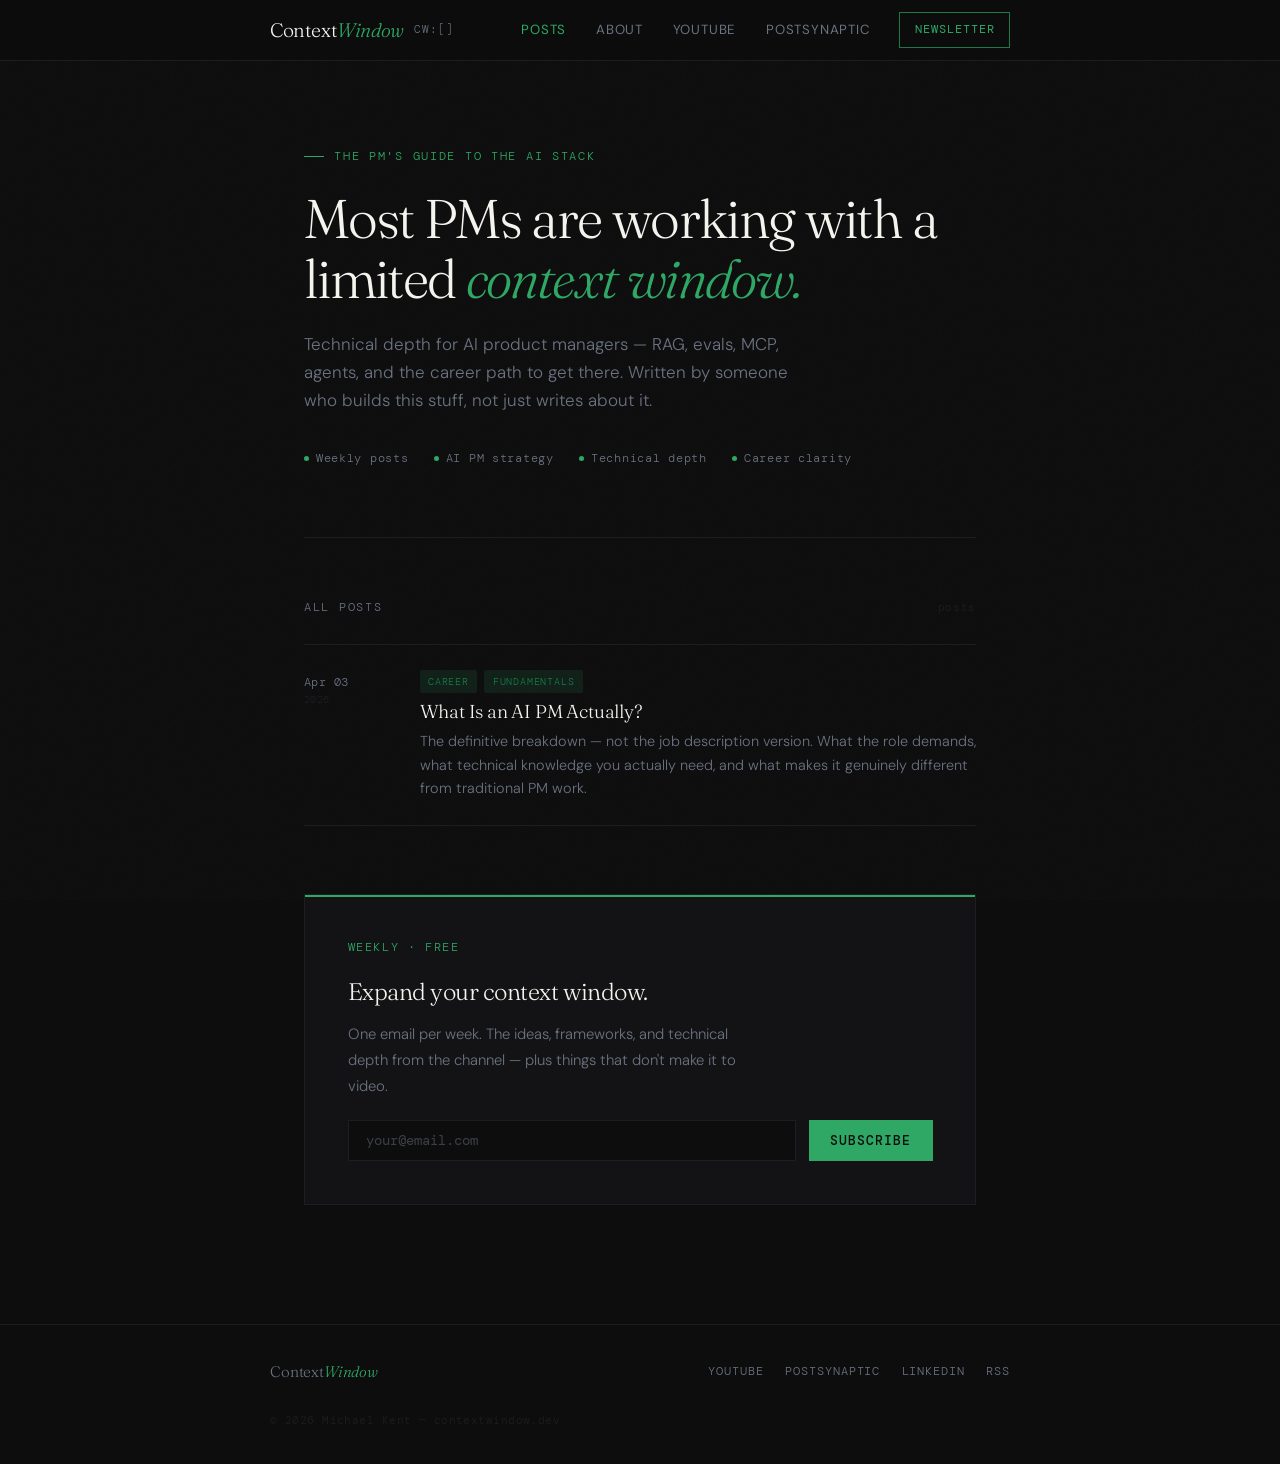
==== index.html @ 1381f0f7 "init: Context Window site — contextwindow.dev" ====
<!DOCTYPE html>
<html lang="en">
<head>
  <meta charset="UTF-8">
  <meta name="viewport" content="width=device-width, initial-scale=1.0">
  <title>Context Window — The PM's guide to the AI stack</title>
  <meta name="description" content="Technical depth for AI product managers. RAG, evals, MCP, agents, and the career path to get there. By Michael Kent.">
  <meta name="author" content="Michael Kent">

  <!-- Open Graph -->
  <meta property="og:title" content="Context Window">
  <meta property="og:description" content="The PM's guide to the AI stack.">
  <meta property="og:type" content="website">
  <meta property="og:url" content="https://contextwindow.dev">

  <!-- Canonical -->
  <link rel="canonical" href="https://contextwindow.dev">

  <!-- RSS -->
  <link rel="alternate" type="application/rss+xml" title="Context Window" href="/feed.xml">

  <link rel="stylesheet" href="css/style.css">
</head>
<body>

  <!-- ── Header ─────────────────────────────────────────── -->
  <header class="site-header">
    <div class="site-header-inner">
      <a href="/" class="site-logo">
        Context<span class="accent">Window</span>
        <span class="shortcode">CW:[]</span>
      </a>
      <nav class="site-nav">
        <a href="/" class="active">Posts</a>
        <a href="/about.html">About</a>
        <a href="https://youtube.com/@contextwindow" target="_blank" rel="noopener">YouTube</a>
        <a href="https://postsynaptic.dev" target="_blank" rel="noopener">PostSynaptic</a>
        <a href="https://substack.com/@contextwindow" target="_blank" rel="noopener" class="nav-cta">Newsletter</a>
      </nav>
    </div>
  </header>

  <!-- ── Main ───────────────────────────────────────────── -->
  <main class="page-wrapper">

    <!-- Hero -->
    <section class="hero">
      <div class="hero-kicker">The PM's guide to the AI stack</div>
      <h1 class="hero-title">
        Most PMs are working with a<br>
        limited <em>context window.</em>
      </h1>
      <p class="hero-sub">
        Technical depth for AI product managers — RAG, evals, MCP, agents,
        and the career path to get there. Written by someone who builds this stuff, not just writes about it.
      </p>
      <div class="hero-meta">
        <span class="hero-meta-item"><span class="dot"></span> Weekly posts</span>
        <span class="hero-meta-item"><span class="dot"></span> AI PM strategy</span>
        <span class="hero-meta-item"><span class="dot"></span> Technical depth</span>
        <span class="hero-meta-item"><span class="dot"></span> Career clarity</span>
      </div>
    </section>

    <!-- Post list -->
    <section>
      <div class="post-list-header">
        <span class="post-list-title">All posts</span>
        <span class="post-list-count"><!-- POST_COUNT --> posts</span>
      </div>

      <div class="post-list">

        <!-- ── POST ENTRIES — add newest at top ──────────────
             Copy a .post-item block for each new post.
             Update: href, date, year, tags, title, excerpt.
             ─────────────────────────────────────────────── -->

        <a class="post-item" href="posts/what-is-an-ai-pm.html">
          <div class="post-item-date">
            Apr 03
            <span class="year">2026</span>
          </div>
          <div class="post-item-body">
            <div class="post-item-tags">
              <span class="post-tag">career</span>
              <span class="post-tag">fundamentals</span>
            </div>
            <div class="post-item-title">What Is an AI PM Actually?</div>
            <div class="post-item-excerpt">
              The definitive breakdown — not the job description version. What the role demands, what technical knowledge you actually need, and what makes it genuinely different from traditional PM work.
            </div>
          </div>
        </a>

        <!-- Add future posts above this comment -->

      </div>
    </section>

    <!-- Newsletter -->
    <section class="newsletter-strip">
      <div class="newsletter-kicker">Weekly · Free</div>
      <h2 class="newsletter-title">Expand your context window.</h2>
      <p class="newsletter-sub">
        One email per week. The ideas, frameworks, and technical depth from the channel — plus things that don't make it to video.
      </p>
      <form class="newsletter-form" action="https://substack.com/@contextwindow" method="get" target="_blank">
        <input type="email" placeholder="your@email.com" name="email" autocomplete="email">
        <button type="submit">Subscribe</button>
      </form>
    </section>

  </main>

  <!-- ── Footer ─────────────────────────────────────────── -->
  <footer class="site-footer">
    <div class="site-footer-inner">
      <a href="/" class="footer-logo">Context<span>Window</span></a>
      <div class="footer-links">
        <a href="https://youtube.com/@contextwindow" target="_blank" rel="noopener">YouTube</a>
        <a href="https://postsynaptic.dev" target="_blank" rel="noopener">PostSynaptic</a>
        <a href="https://linkedin.com/in/michael-kent" target="_blank" rel="noopener">LinkedIn</a>
        <a href="/feed.xml">RSS</a>
      </div>
      <div class="footer-copy">
        &copy; 2026 Michael Kent &mdash; contextwindow.dev
      </div>
    </div>
  </footer>

</body>
</html>
---- css/style.css ----
/* ============================================================
   Context Window — Brand CSS
   CW:[] — contextwindow.dev
   Author: Michael Kent
   ============================================================ */

@import url('https://fonts.googleapis.com/css2?family=Fraunces:ital,opsz,wght@0,9..144,300;0,9..144,400;1,9..144,300;1,9..144,400&family=DM+Mono:wght@400;500&family=DM+Sans:wght@300;400;500&display=swap');

/* ── Variables ─────────────────────────────────────────────── */
:root {
  --void:        #0D0D0E;
  --void-soft:   #131315;
  --void-border: #1E1E22;
  --token:       #2FA865;
  --token-dim:   #1A7A4A;
  --token-glow:  rgba(47,168,101,0.12);
  --paper:       #F5F3EE;
  --paper-dim:   #C8C5BC;
  --noise:       #6B7280;
  --latent:      #D4EDE1;

  --font-serif:  'Fraunces', Georgia, serif;
  --font-mono:   'DM Mono', 'Courier New', monospace;
  --font-sans:   'DM Sans', system-ui, sans-serif;

  --max-width:   740px;
  --col-gap:     2rem;
  --reading-gap: 1.75rem;
}

/* ── Reset ──────────────────────────────────────────────────── */
*, *::before, *::after { box-sizing: border-box; margin: 0; padding: 0; }
html { font-size: 17px; scroll-behavior: smooth; }

body {
  background: var(--void);
  color: var(--paper);
  font-family: var(--font-sans);
  font-weight: 300;
  line-height: 1.75;
  min-height: 100vh;
  -webkit-font-smoothing: antialiased;
}

/* ── Grain overlay ──────────────────────────────────────────── */
body::before {
  content: '';
  position: fixed;
  inset: 0;
  background-image: url("data:image/svg+xml,%3Csvg viewBox='0 0 256 256' xmlns='http://www.w3.org/2000/svg'%3E%3Cfilter id='noise'%3E%3CfeTurbulence type='fractalNoise' baseFrequency='0.9' numOctaves='4' stitchTiles='stitch'/%3E%3C/filter%3E%3Crect width='100%25' height='100%25' filter='url(%23noise)' opacity='0.04'/%3E%3C/svg%3E");
  background-size: 256px 256px;
  pointer-events: none;
  z-index: 0;
  opacity: 0.6;
}

/* ── Site header ────────────────────────────────────────────── */
.site-header {
  position: sticky;
  top: 0;
  z-index: 100;
  background: rgba(13,13,14,0.92);
  backdrop-filter: blur(12px);
  -webkit-backdrop-filter: blur(12px);
  border-bottom: 1px solid var(--void-border);
  padding: 0 2rem;
}

.site-header-inner {
  max-width: var(--max-width);
  margin: 0 auto;
  display: flex;
  align-items: center;
  justify-content: space-between;
  height: 60px;
  gap: 2rem;
}

.site-logo {
  font-family: var(--font-serif);
  font-weight: 300;
  font-size: 1.15rem;
  color: var(--paper);
  text-decoration: none;
  letter-spacing: -0.02em;
  display: flex;
  align-items: baseline;
  gap: 0;
}

.site-logo .accent { color: var(--token); font-style: italic; }

.site-logo .shortcode {
  font-family: var(--font-mono);
  font-size: 0.65rem;
  color: var(--noise);
  letter-spacing: 0.08em;
  margin-left: 0.6rem;
  align-self: center;
}

.site-nav {
  display: flex;
  align-items: center;
  gap: 1.75rem;
}

.site-nav a {
  font-size: 0.78rem;
  font-weight: 400;
  color: var(--noise);
  text-decoration: none;
  letter-spacing: 0.06em;
  text-transform: uppercase;
  transition: color 0.15s;
}

.site-nav a:hover { color: var(--paper); }
.site-nav a.active { color: var(--token); }

.nav-cta {
  font-family: var(--font-mono);
  font-size: 0.72rem !important;
  color: var(--token) !important;
  border: 1px solid var(--token-dim);
  padding: 0.35rem 0.85rem;
  letter-spacing: 0.08em !important;
  text-transform: uppercase !important;
  transition: background 0.15s, color 0.15s !important;
}

.nav-cta:hover {
  background: var(--token-glow) !important;
  color: var(--token) !important;
}

/* ── Page layout ────────────────────────────────────────────── */
.page-wrapper {
  position: relative;
  z-index: 1;
  max-width: var(--max-width);
  margin: 0 auto;
  padding: 0 2rem 5rem;
}

/* ── Hero ───────────────────────────────────────────────────── */
.hero {
  padding: 5rem 0 4rem;
  border-bottom: 1px solid var(--void-border);
  margin-bottom: 3.5rem;
}

.hero-kicker {
  font-family: var(--font-mono);
  font-size: 0.72rem;
  letter-spacing: 0.14em;
  text-transform: uppercase;
  color: var(--token);
  margin-bottom: 1.25rem;
  display: flex;
  align-items: center;
  gap: 0.6rem;
}

.hero-kicker::before {
  content: '';
  display: inline-block;
  width: 20px;
  height: 1px;
  background: var(--token);
}

.hero-title {
  font-family: var(--font-serif);
  font-weight: 300;
  font-size: clamp(2.2rem, 5vw, 3.2rem);
  line-height: 1.1;
  letter-spacing: -0.03em;
  color: var(--paper);
  margin-bottom: 1.25rem;
}

.hero-title em {
  font-style: italic;
  color: var(--token);
}

.hero-sub {
  font-size: 1rem;
  color: var(--noise);
  max-width: 520px;
  line-height: 1.65;
  margin-bottom: 2rem;
}

.hero-meta {
  display: flex;
  align-items: center;
  gap: 1.5rem;
  flex-wrap: wrap;
}

.hero-meta-item {
  font-family: var(--font-mono);
  font-size: 0.7rem;
  color: var(--noise);
  letter-spacing: 0.06em;
  display: flex;
  align-items: center;
  gap: 0.4rem;
}

.hero-meta-item .dot {
  width: 5px;
  height: 5px;
  background: var(--token);
  border-radius: 50%;
  display: inline-block;
}

/* ── Post list ──────────────────────────────────────────────── */
.post-list-header {
  display: flex;
  align-items: baseline;
  justify-content: space-between;
  margin-bottom: 1.5rem;
}

.post-list-title {
  font-family: var(--font-mono);
  font-size: 0.72rem;
  letter-spacing: 0.14em;
  text-transform: uppercase;
  color: var(--noise);
}

.post-list-count {
  font-family: var(--font-mono);
  font-size: 0.65rem;
  color: var(--void-border);
  letter-spacing: 0.06em;
}

.post-list {
  display: flex;
  flex-direction: column;
  gap: 0;
}

.post-item {
  display: grid;
  grid-template-columns: 90px 1fr;
  gap: 1.5rem;
  padding: 1.5rem 0;
  border-bottom: 1px solid var(--void-border);
  text-decoration: none;
  color: inherit;
  transition: background 0.15s;
  align-items: start;
}

.post-item:first-child { border-top: 1px solid var(--void-border); }
.post-item:hover .post-item-title { color: var(--token); }

.post-item-date {
  font-family: var(--font-mono);
  font-size: 0.68rem;
  color: var(--noise);
  letter-spacing: 0.04em;
  padding-top: 0.25rem;
  line-height: 1.4;
}

.post-item-date .year {
  display: block;
  color: var(--void-border);
  font-size: 0.6rem;
  margin-top: 2px;
}

.post-item-body {}

.post-item-tags {
  display: flex;
  gap: 0.4rem;
  margin-bottom: 0.4rem;
  flex-wrap: wrap;
}

.post-tag {
  font-family: var(--font-mono);
  font-size: 0.6rem;
  letter-spacing: 0.08em;
  text-transform: uppercase;
  color: var(--token-dim);
  background: var(--token-glow);
  padding: 0.15rem 0.5rem;
  border-radius: 2px;
}

.post-item-title {
  font-family: var(--font-serif);
  font-weight: 300;
  font-size: 1.1rem;
  line-height: 1.3;
  color: var(--paper);
  letter-spacing: -0.01em;
  margin-bottom: 0.35rem;
  transition: color 0.15s;
}

.post-item-excerpt {
  font-size: 0.85rem;
  color: var(--noise);
  line-height: 1.6;
}

/* ── Newsletter strip ───────────────────────────────────────── */
.newsletter-strip {
  margin: 4rem 0 0;
  padding: 2.5rem;
  border: 1px solid var(--void-border);
  background: var(--void-soft);
  position: relative;
  overflow: hidden;
}

.newsletter-strip::before {
  content: '';
  position: absolute;
  top: 0; left: 0; right: 0;
  height: 2px;
  background: var(--token);
}

.newsletter-kicker {
  font-family: var(--font-mono);
  font-size: 0.68rem;
  letter-spacing: 0.14em;
  text-transform: uppercase;
  color: var(--token);
  margin-bottom: 0.75rem;
}

.newsletter-title {
  font-family: var(--font-serif);
  font-weight: 300;
  font-size: 1.4rem;
  letter-spacing: -0.02em;
  color: var(--paper);
  margin-bottom: 0.5rem;
}

.newsletter-sub {
  font-size: 0.875rem;
  color: var(--noise);
  margin-bottom: 1.25rem;
  max-width: 420px;
}

.newsletter-form {
  display: flex;
  gap: 0.75rem;
  flex-wrap: wrap;
}

.newsletter-form input {
  flex: 1;
  min-width: 220px;
  background: var(--void);
  border: 1px solid var(--void-border);
  color: var(--paper);
  padding: 0.65rem 1rem;
  font-family: var(--font-mono);
  font-size: 0.8rem;
  outline: none;
  transition: border-color 0.15s;
}

.newsletter-form input::placeholder { color: var(--noise); opacity: 0.5; }
.newsletter-form input:focus { border-color: var(--token-dim); }

.newsletter-form button {
  background: var(--token);
  color: var(--void);
  border: none;
  padding: 0.65rem 1.25rem;
  font-family: var(--font-mono);
  font-size: 0.75rem;
  font-weight: 500;
  letter-spacing: 0.08em;
  text-transform: uppercase;
  cursor: pointer;
  transition: background 0.15s;
}

.newsletter-form button:hover { background: #3acd7a; }

/* ── Site footer ────────────────────────────────────────────── */
.site-footer {
  position: relative;
  z-index: 1;
  border-top: 1px solid var(--void-border);
  padding: 2rem;
  margin-top: 2rem;
}

.site-footer-inner {
  max-width: var(--max-width);
  margin: 0 auto;
  display: flex;
  align-items: center;
  justify-content: space-between;
  flex-wrap: wrap;
  gap: 1rem;
}

.footer-logo {
  font-family: var(--font-serif);
  font-weight: 300;
  font-size: 0.9rem;
  color: var(--noise);
  text-decoration: none;
  letter-spacing: -0.01em;
}

.footer-logo span { color: var(--token); font-style: italic; }

.footer-links {
  display: flex;
  gap: 1.25rem;
}

.footer-links a {
  font-family: var(--font-mono);
  font-size: 0.68rem;
  letter-spacing: 0.08em;
  text-transform: uppercase;
  color: var(--noise);
  text-decoration: none;
  transition: color 0.15s;
}

.footer-links a:hover { color: var(--token); }

.footer-copy {
  font-family: var(--font-mono);
  font-size: 0.65rem;
  color: var(--void-border);
  letter-spacing: 0.04em;
  width: 100%;
  margin-top: 0.5rem;
}

/* ── Post page ──────────────────────────────────────────────── */
.post-header {
  padding: 4rem 0 2.5rem;
  border-bottom: 1px solid var(--void-border);
  margin-bottom: 3rem;
}

.post-header .post-tag { margin-right: 0.25rem; }

.post-title {
  font-family: var(--font-serif);
  font-weight: 300;
  font-size: clamp(1.8rem, 4vw, 2.6rem);
  line-height: 1.15;
  letter-spacing: -0.03em;
  color: var(--paper);
  margin: 1rem 0 0.75rem;
}

.post-meta {
  display: flex;
  align-items: center;
  gap: 1.5rem;
  flex-wrap: wrap;
  margin-top: 1.25rem;
}

.post-meta-item {
  font-family: var(--font-mono);
  font-size: 0.7rem;
  color: var(--noise);
  letter-spacing: 0.06em;
}

.post-meta-sep {
  width: 3px;
  height: 3px;
  background: var(--void-border);
  border-radius: 50%;
  display: inline-block;
}

/* ── Post body ──────────────────────────────────────────────── */
.post-body {
  font-size: 1rem;
  line-height: 1.8;
  color: var(--paper-dim);
}

.post-body h2 {
  font-family: var(--font-serif);
  font-weight: 300;
  font-size: 1.5rem;
  letter-spacing: -0.02em;
  color: var(--paper);
  margin: 2.5rem 0 0.75rem;
  padding-top: 0.5rem;
}

.post-body h3 {
  font-family: var(--font-mono);
  font-size: 0.8rem;
  letter-spacing: 0.1em;
  text-transform: uppercase;
  color: var(--token);
  margin: 2rem 0 0.6rem;
}

.post-body p { margin-bottom: 1.4rem; }

.post-body strong {
  font-weight: 500;
  color: var(--paper);
}

.post-body em { font-style: italic; color: var(--paper); }

.post-body a {
  color: var(--token);
  text-decoration: none;
  border-bottom: 1px solid var(--token-dim);
  transition: border-color 0.15s;
}

.post-body a:hover { border-color: var(--token); }

.post-body code {
  font-family: var(--font-mono);
  font-size: 0.82em;
  color: var(--token);
  background: var(--token-glow);
  padding: 0.1em 0.4em;
  border-radius: 2px;
}

.post-body pre {
  background: var(--void-soft);
  border: 1px solid var(--void-border);
  padding: 1.25rem 1.5rem;
  margin: 1.5rem 0;
  overflow-x: auto;
  font-family: var(--font-mono);
  font-size: 0.82rem;
  line-height: 1.7;
  color: var(--paper-dim);
}

.post-body pre code {
  background: none;
  padding: 0;
  color: inherit;
}

.post-body blockquote {
  border-left: 2px solid var(--token);
  padding: 0.5rem 0 0.5rem 1.5rem;
  margin: 1.5rem 0;
  color: var(--noise);
  font-style: italic;
}

.post-body ul, .post-body ol {
  padding-left: 1.5rem;
  margin-bottom: 1.4rem;
}

.post-body li { margin-bottom: 0.4rem; }

.post-body hr {
  border: none;
  border-top: 1px solid var(--void-border);
  margin: 2.5rem 0;
}

/* ── Post footer ────────────────────────────────────────────── */
.post-footer {
  margin-top: 4rem;
  padding-top: 2rem;
  border-top: 1px solid var(--void-border);
  display: flex;
  align-items: center;
  justify-content: space-between;
  flex-wrap: wrap;
  gap: 1rem;
}

.post-back {
  font-family: var(--font-mono);
  font-size: 0.72rem;
  letter-spacing: 0.08em;
  text-transform: uppercase;
  color: var(--noise);
  text-decoration: none;
  transition: color 0.15s;
}

.post-back:hover { color: var(--token); }

.post-channel-links {
  display: flex;
  gap: 1rem;
}

.post-channel-links a {
  font-family: var(--font-mono);
  font-size: 0.68rem;
  letter-spacing: 0.08em;
  text-transform: uppercase;
  color: var(--noise);
  text-decoration: none;
  transition: color 0.15s;
}

.post-channel-links a:hover { color: var(--token); }

/* ── Utilities ──────────────────────────────────────────────── */
.sr-only {
  position: absolute;
  width: 1px;
  height: 1px;
  overflow: hidden;
  clip: rect(0,0,0,0);
  white-space: nowrap;
}

/* ── Animations ─────────────────────────────────────────────── */
@keyframes fade-up {
  from { opacity: 0; transform: translateY(16px); }
  to   { opacity: 1; transform: translateY(0); }
}

.hero         { animation: fade-up 0.5s ease both; }
.post-list    { animation: fade-up 0.5s 0.1s ease both; }
.newsletter-strip { animation: fade-up 0.5s 0.2s ease both; }

/* ── Responsive ─────────────────────────────────────────────── */
@media (max-width: 600px) {
  .site-nav { display: none; }
  .post-item { grid-template-columns: 1fr; gap: 0.25rem; }
  .post-item-date { font-size: 0.65rem; }
  .newsletter-form { flex-direction: column; }
  .newsletter-form input, .newsletter-form button { width: 100%; }
  .site-footer-inner { flex-direction: column; align-items: flex-start; }
}
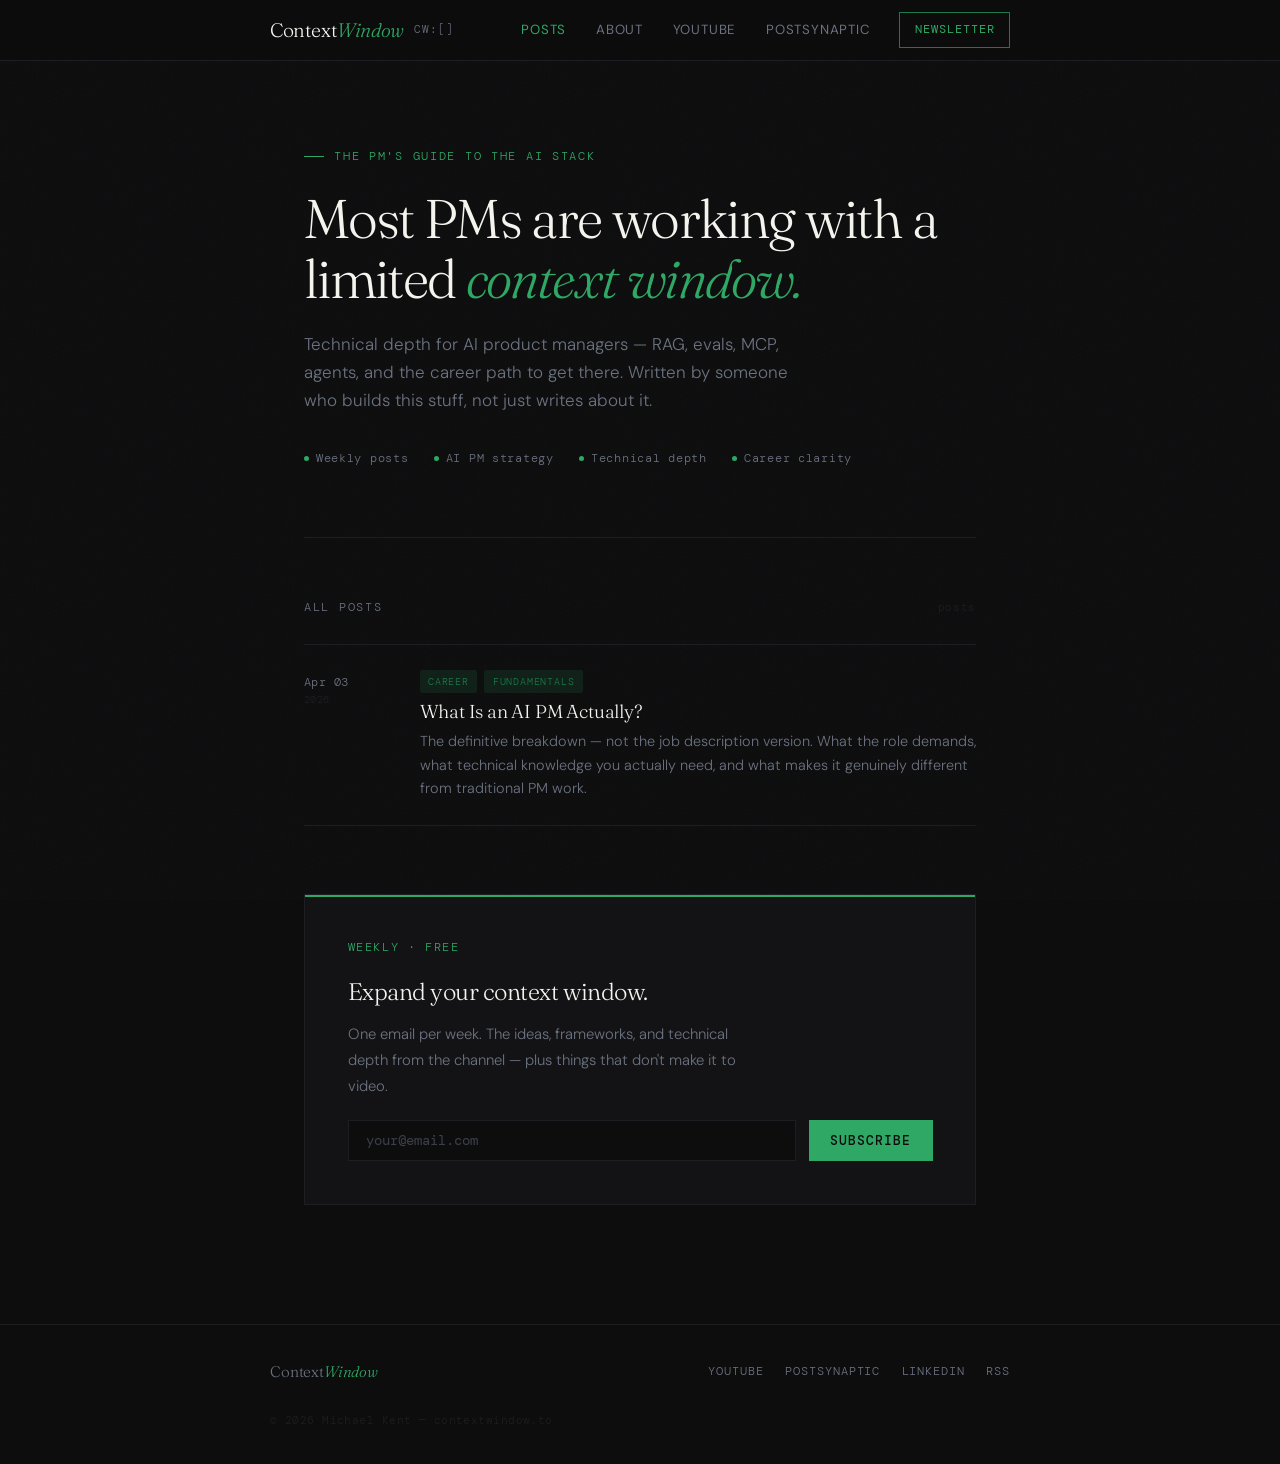
==== commit 9d3fc1ab: "fix: update domain to contextwindow.to" ====
--- a/index.html
+++ b/index.html
@@ -11,10 +11,10 @@
   <meta property="og:title" content="Context Window">
   <meta property="og:description" content="The PM's guide to the AI stack.">
   <meta property="og:type" content="website">
-  <meta property="og:url" content="https://contextwindow.dev">
+  <meta property="og:url" content="https://contextwindow.to">
 
   <!-- Canonical -->
-  <link rel="canonical" href="https://contextwindow.dev">
+  <link rel="canonical" href="https://contextwindow.to">
 
   <!-- RSS -->
   <link rel="alternate" type="application/rss+xml" title="Context Window" href="/feed.xml">
@@ -124,7 +124,7 @@
         <a href="/feed.xml">RSS</a>
       </div>
       <div class="footer-copy">
-        &copy; 2026 Michael Kent &mdash; contextwindow.dev
+        &copy; 2026 Michael Kent &mdash; contextwindow.to
       </div>
     </div>
   </footer>
--- a/css/style.css
+++ b/css/style.css
@@ -1,6 +1,6 @@
 /* ============================================================
    Context Window — Brand CSS
-   CW:[] — contextwindow.dev
+   CW:[] — contextwindow.to
    Author: Michael Kent
    ============================================================ */
 
